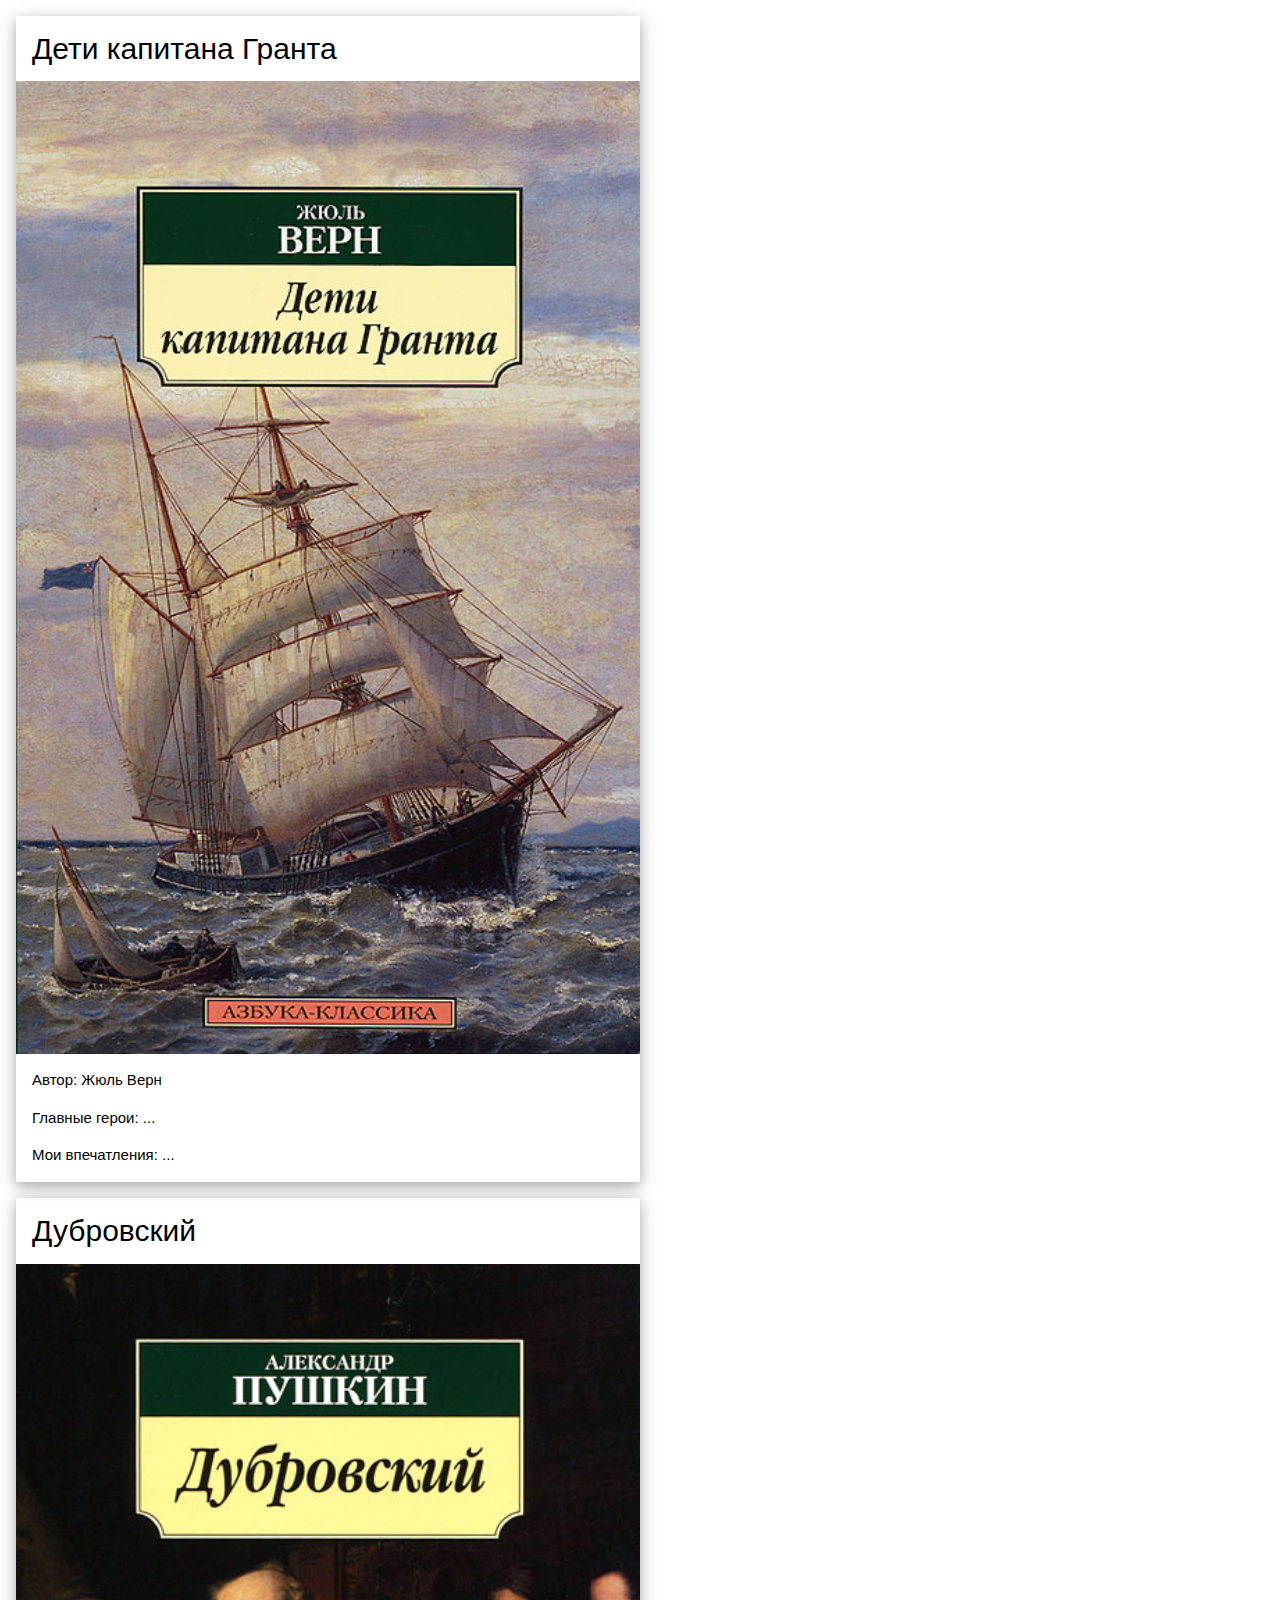
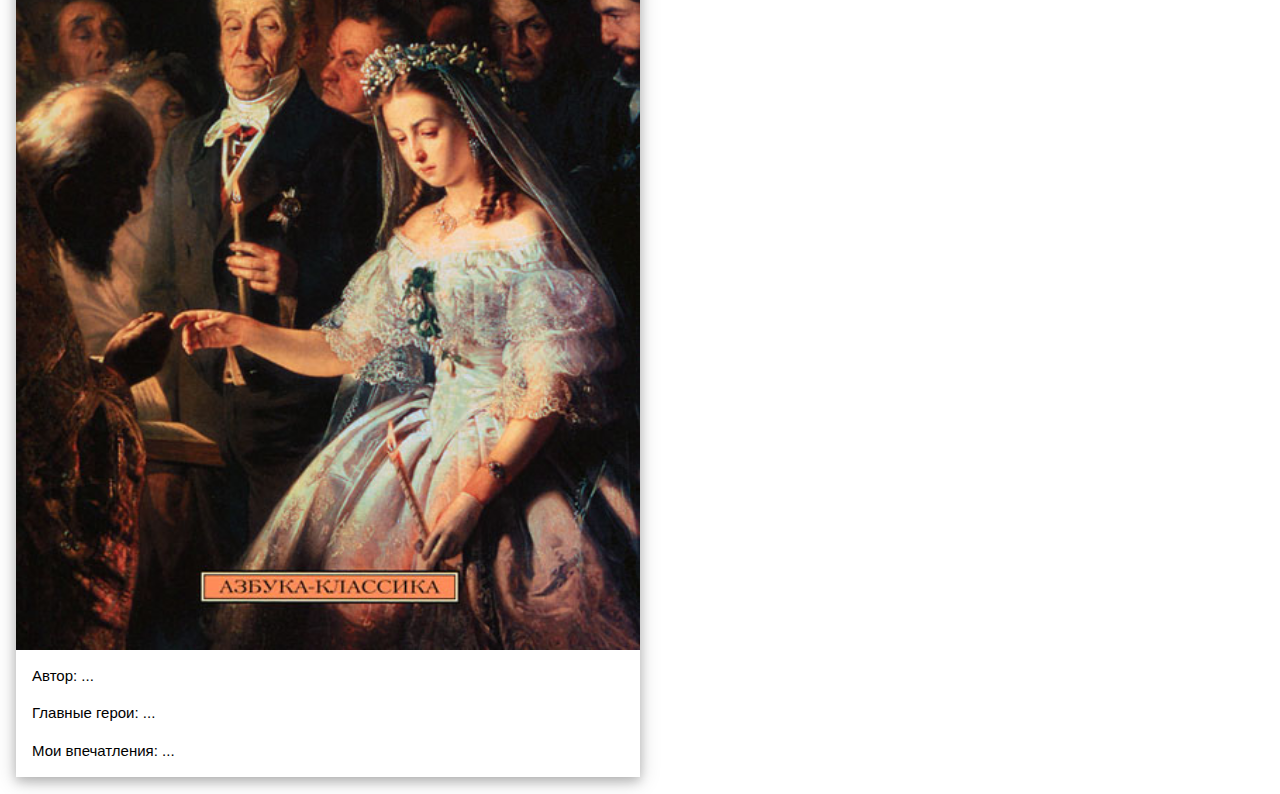
==== pages/books/2019.html @ 61085e75 "Prototype" ====
<!DOCTYPE html>
<html>
<title>W3.CSS</title>
<meta name="viewport" content="width=device-width, initial-scale=1">
<link rel="stylesheet" href="https://www.w3schools.com/w3css/4/w3.css">
<body>

<div class="w3-container w3-section">
  <div class="w3-card-4" style="width:50%">
    <header class="w3-container"><h2>Дети капитана Гранта</h2></header>
    <img src="Дети капитана Гранта.jpg" alt="Дети капитана Гранта" style="width:100%">
    <div class="w3-container">
      <p>Автор: Жюль Верн</p>
      <p>Главные герои: ...</p>
      <p>Мои впечатления: ...</p>
    </div>
  </div>
</div>

<div class="w3-container w3-section">
  <div class="w3-card-4" style="width:50%">
    <header class="w3-container"><h2>Дубровский</h2></header>
    <img src="Дубровский.jpg" alt="Дубровский" style="width:100%">
    <div class="w3-container">
      <p>Автор: ...</p>
      <p>Главные герои: ...</p>
      <p>Мои впечатления: ...</p>
    </div>
  </div>
</div>

</body>
</html>
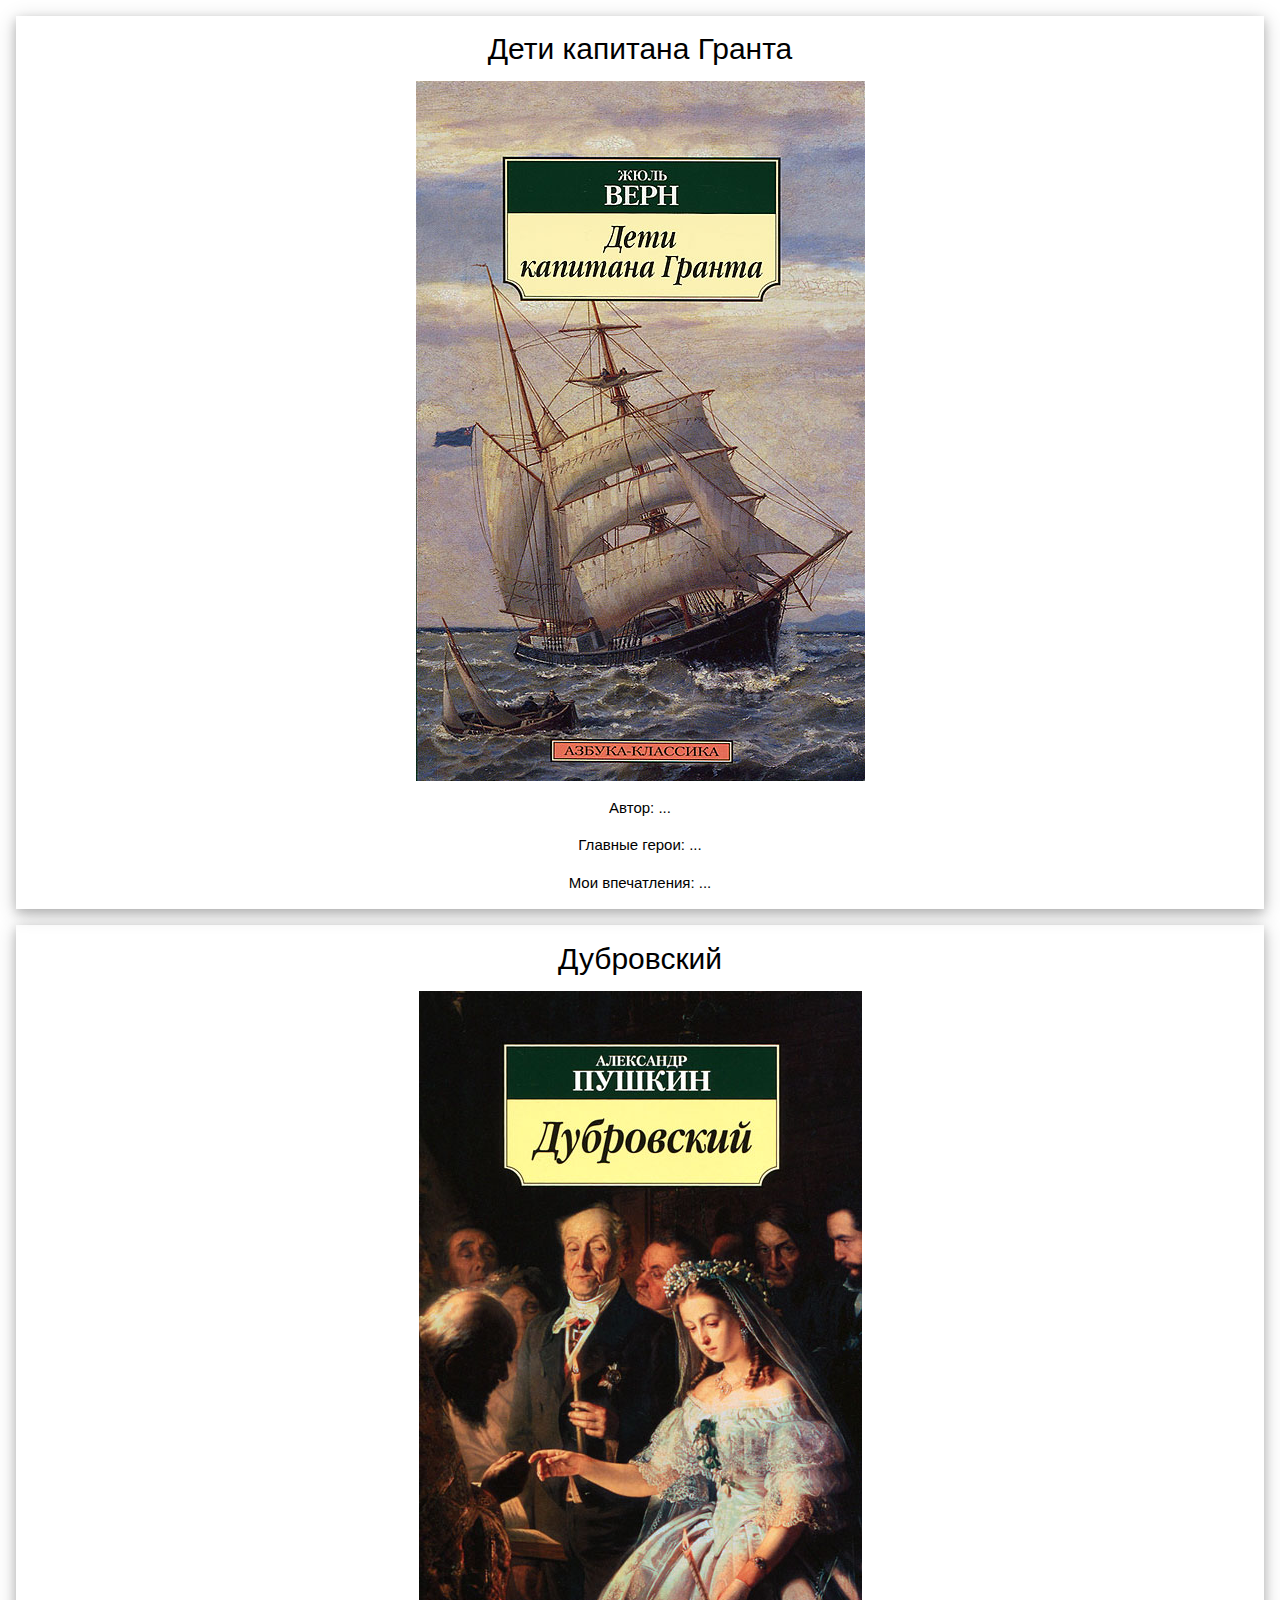
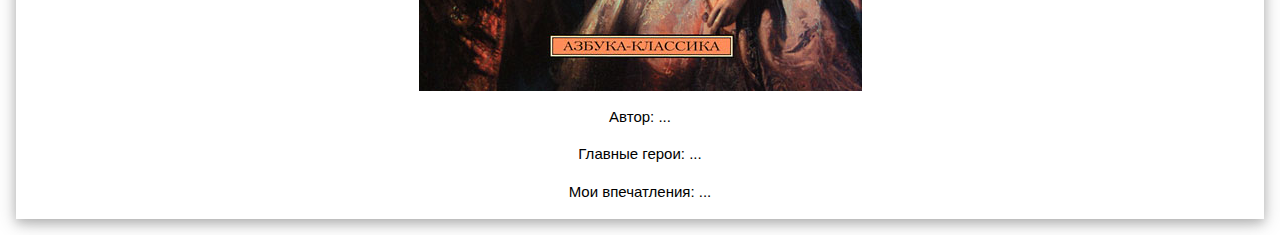
==== commit 8142c7c2: "Prototype v2" ====
--- a/pages/books/2019.html
+++ b/pages/books/2019.html
@@ -1,26 +1,26 @@
 <!DOCTYPE html>
 <html>
-<title>W3.CSS</title>
+<title>Книги, прочитанные в 2019 году</title>
 <meta name="viewport" content="width=device-width, initial-scale=1">
 <link rel="stylesheet" href="https://www.w3schools.com/w3css/4/w3.css">
 <body>
 
-<div class="w3-container w3-section">
-  <div class="w3-card-4" style="width:50%">
+<div class="w3-container w3-section w3-center">
+  <div class="w3-card-4" style="width:100%">
     <header class="w3-container"><h2>Дети капитана Гранта</h2></header>
-    <img src="Дети капитана Гранта.jpg" alt="Дети капитана Гранта" style="width:100%">
+    <img src="Дети капитана Гранта.jpg" alt="Дети капитана Гранта" style="width:100% max-width:400px">
     <div class="w3-container">
-      <p>Автор: Жюль Верн</p>
+      <p>Автор: ...</p>
       <p>Главные герои: ...</p>
       <p>Мои впечатления: ...</p>
     </div>
   </div>
 </div>
 
-<div class="w3-container w3-section">
-  <div class="w3-card-4" style="width:50%">
+<div class="w3-container w3-section w3-center">
+  <div class="w3-card-4" style="width:100%">
     <header class="w3-container"><h2>Дубровский</h2></header>
-    <img src="Дубровский.jpg" alt="Дубровский" style="width:100%">
+    <img src="Дубровский.jpg" alt="Дубровский" style="width:100% max-width:400px">
     <div class="w3-container">
       <p>Автор: ...</p>
       <p>Главные герои: ...</p>
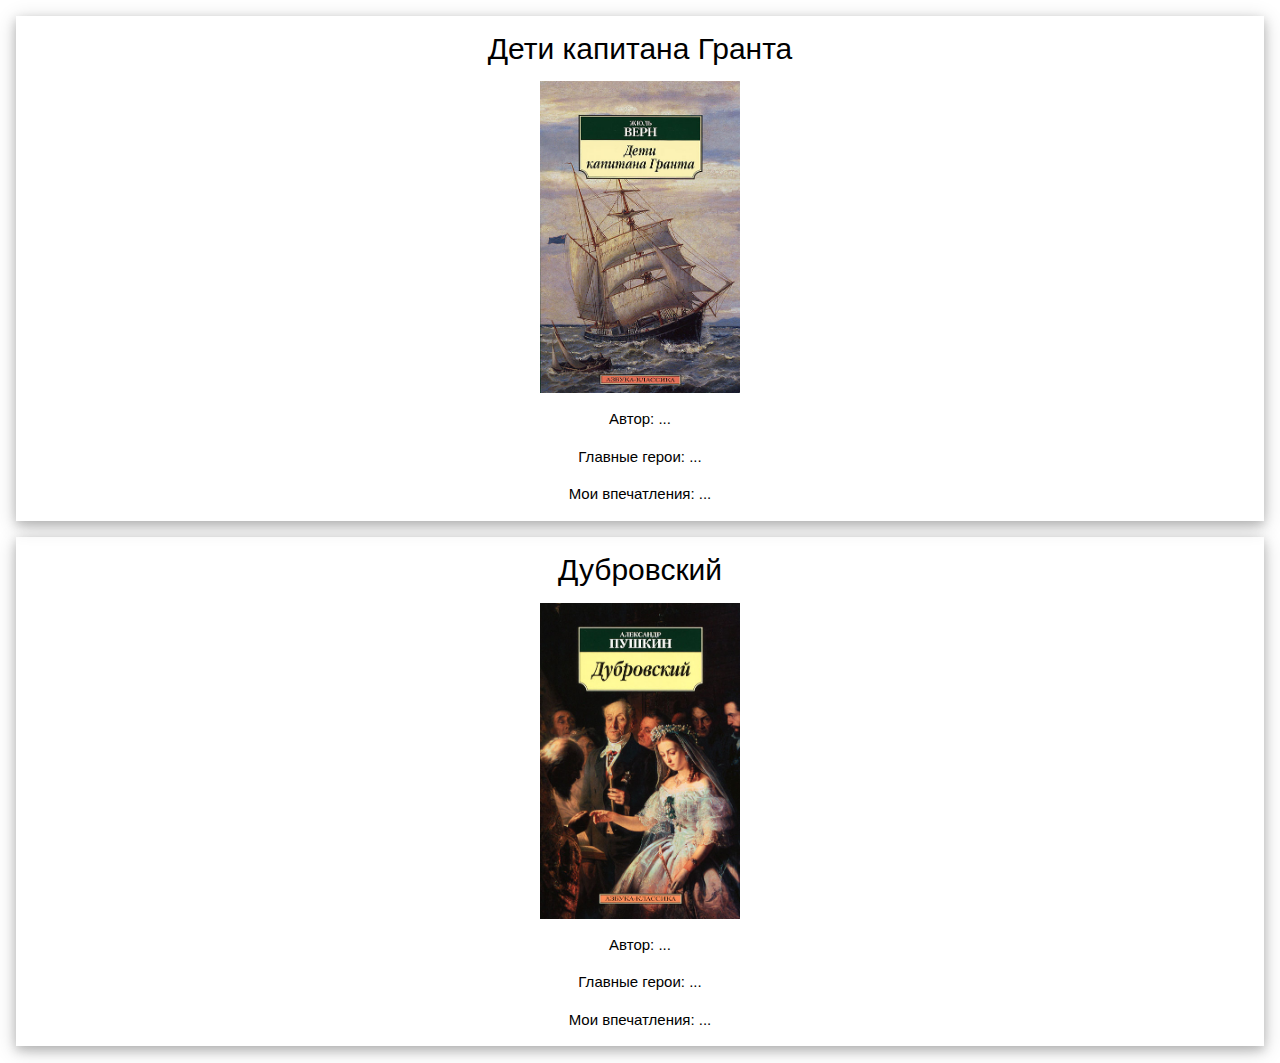
==== commit 4cd53e1f: "Prototype v3" ====
--- a/pages/books/2019.html
+++ b/pages/books/2019.html
@@ -8,7 +8,7 @@
 <div class="w3-container w3-section w3-center">
   <div class="w3-card-4" style="width:100%">
     <header class="w3-container"><h2>Дети капитана Гранта</h2></header>
-    <img src="Дети капитана Гранта.jpg" alt="Дети капитана Гранта" style="width:100% max-width:400px">
+    <img src="Дети капитана Гранта.jpg" alt="Дети капитана Гранта" style="max-width:200px">
     <div class="w3-container">
       <p>Автор: ...</p>
       <p>Главные герои: ...</p>
@@ -20,7 +20,7 @@
 <div class="w3-container w3-section w3-center">
   <div class="w3-card-4" style="width:100%">
     <header class="w3-container"><h2>Дубровский</h2></header>
-    <img src="Дубровский.jpg" alt="Дубровский" style="width:100% max-width:400px">
+    <img src="Дубровский.jpg" alt="Дубровский" style="max-width:200px">
     <div class="w3-container">
       <p>Автор: ...</p>
       <p>Главные герои: ...</p>
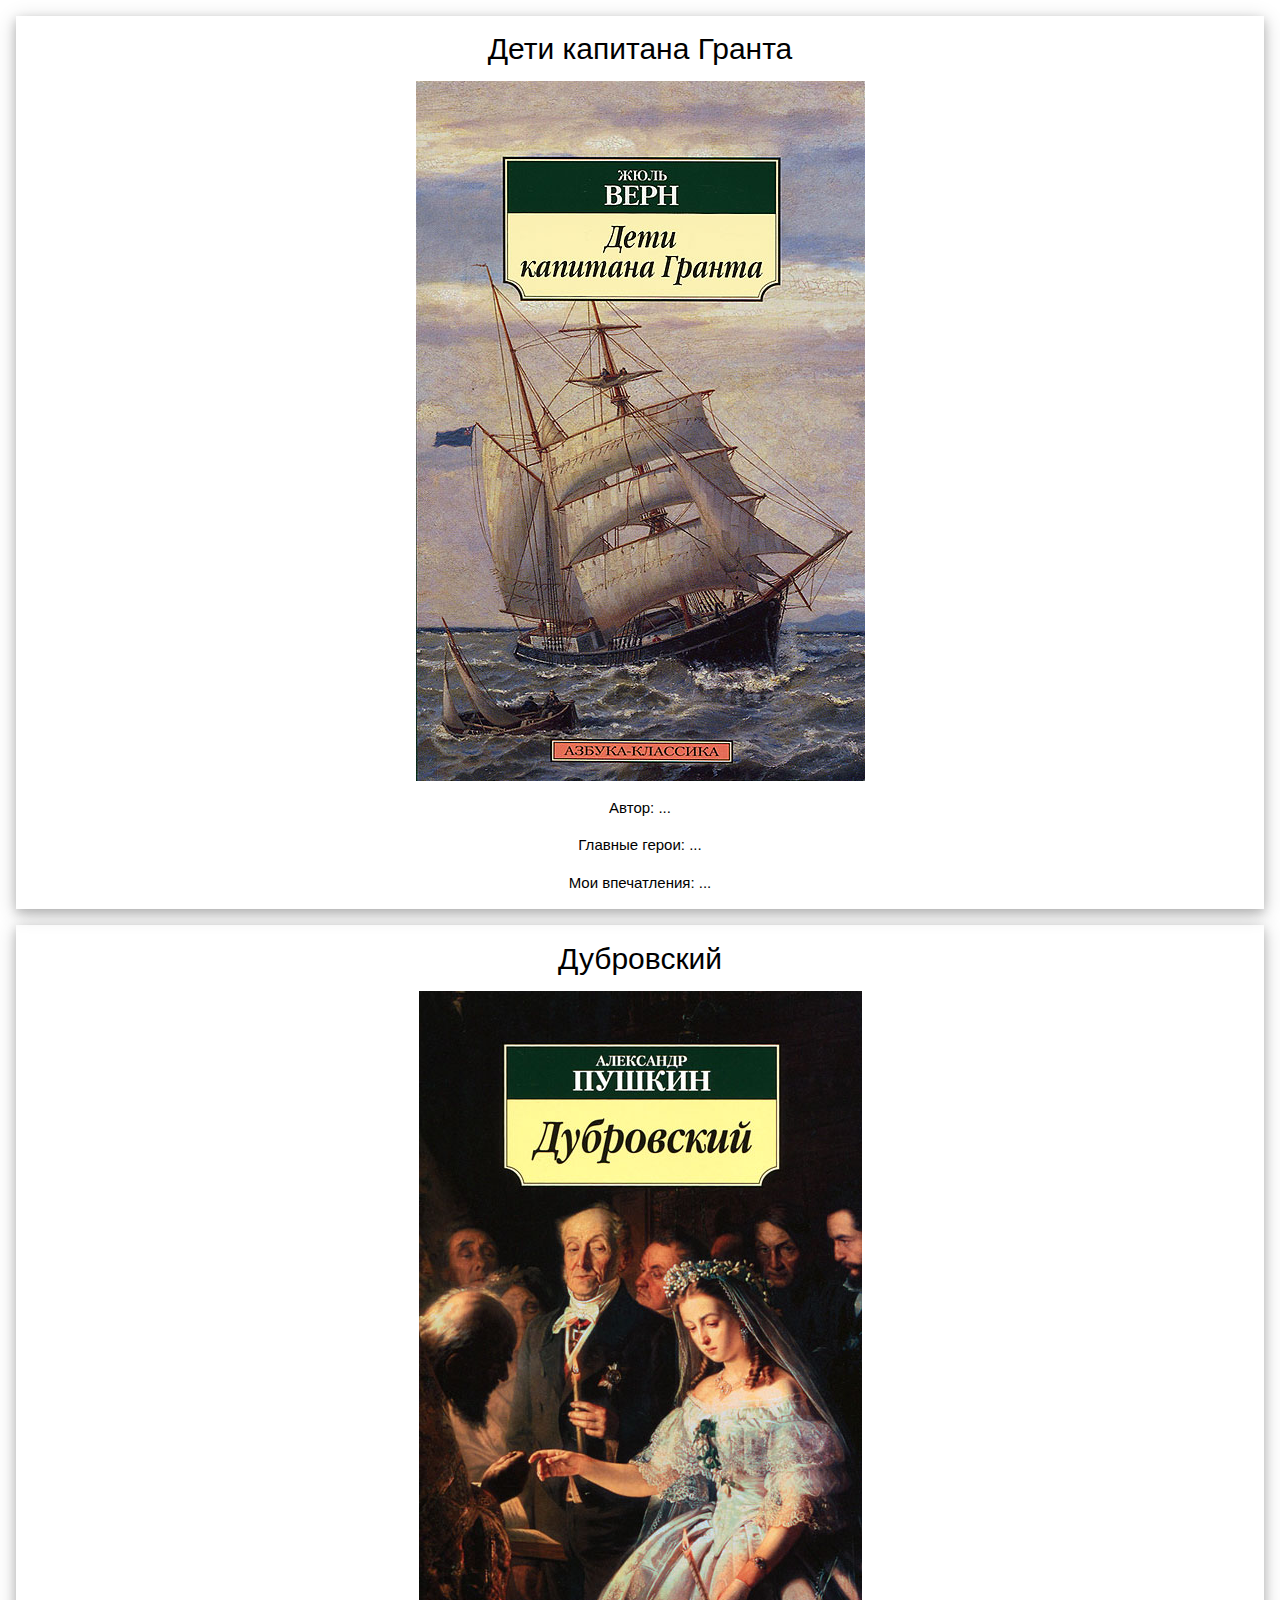
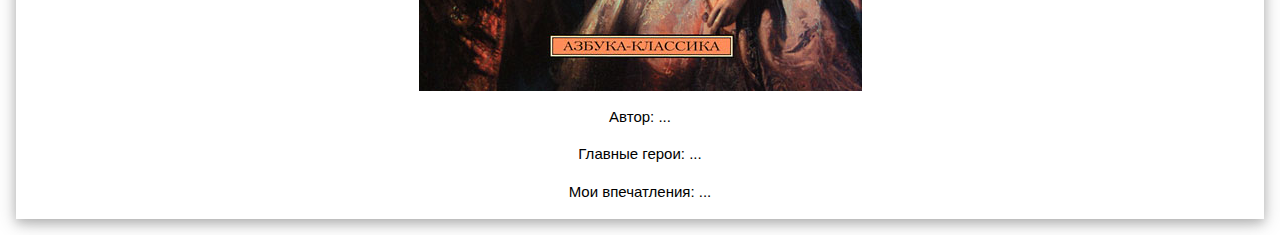
==== commit c9db23e0: "Prototype v4" ====
--- a/pages/books/2019.html
+++ b/pages/books/2019.html
@@ -8,7 +8,7 @@
 <div class="w3-container w3-section w3-center">
   <div class="w3-card-4" style="width:100%">
     <header class="w3-container"><h2>Дети капитана Гранта</h2></header>
-    <img src="Дети капитана Гранта.jpg" alt="Дети капитана Гранта" style="max-width:200px">
+    <img src="Дети капитана Гранта.jpg" alt="Дети капитана Гранта" class="w3-image">
     <div class="w3-container">
       <p>Автор: ...</p>
       <p>Главные герои: ...</p>
@@ -20,7 +20,7 @@
 <div class="w3-container w3-section w3-center">
   <div class="w3-card-4" style="width:100%">
     <header class="w3-container"><h2>Дубровский</h2></header>
-    <img src="Дубровский.jpg" alt="Дубровский" style="max-width:200px">
+    <img src="Дубровский.jpg" alt="Дубровский" class="w3-image">
     <div class="w3-container">
       <p>Автор: ...</p>
       <p>Главные герои: ...</p>
